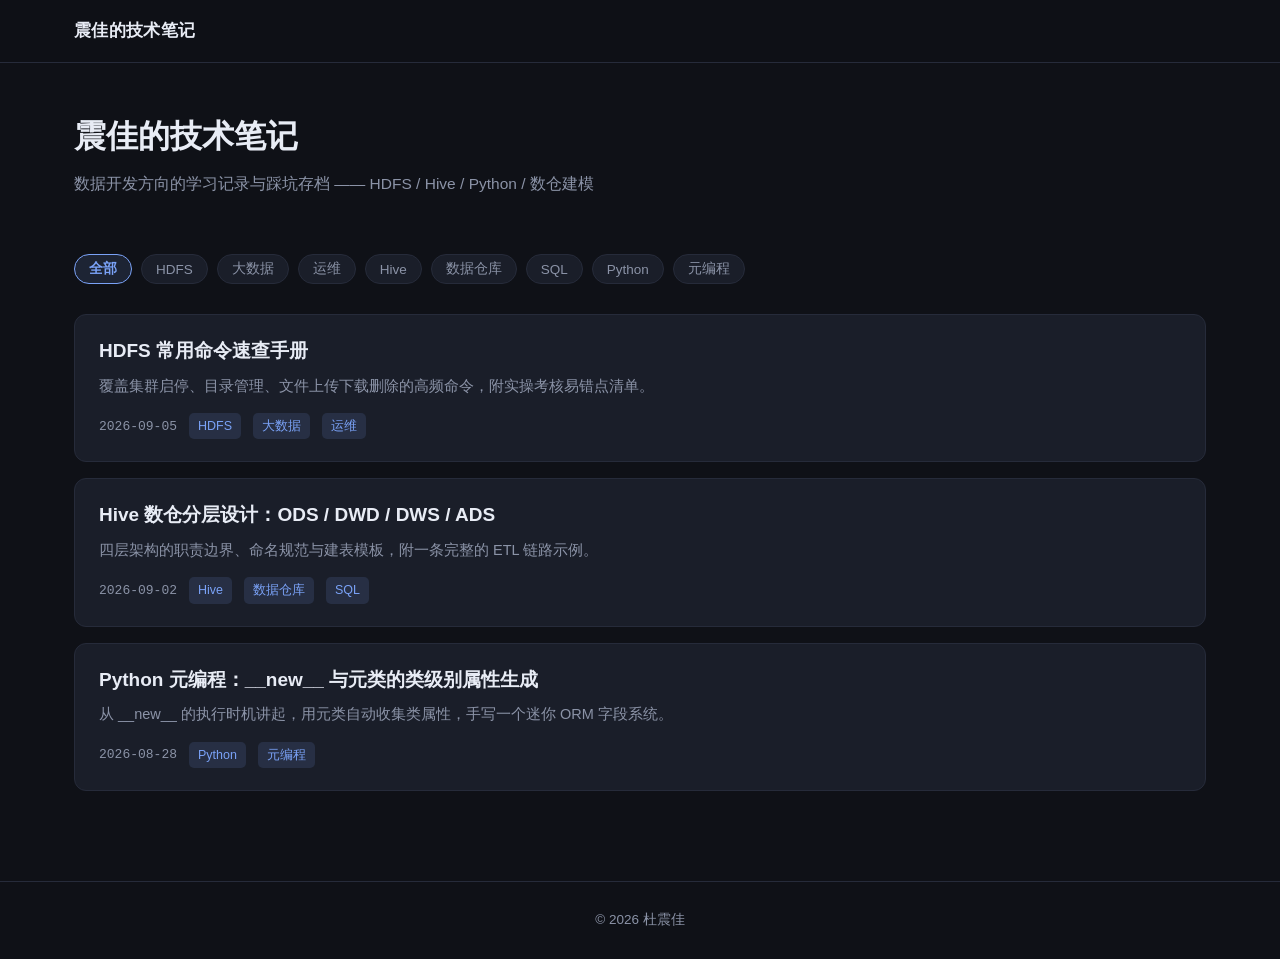
==== index.html @ 848d3f7c "初始化个人博客：纯静态 + Markdown" ====
<!DOCTYPE html>
<html lang="zh-CN">
<head>
  <meta charset="UTF-8">
  <meta name="viewport" content="width=device-width, initial-scale=1">
  <meta name="description" content="个人技术博客">
  <title>个人博客</title>
  <link rel="stylesheet" href="assets/style.css">
</head>
<body>

<header class="site-header">
  <div class="wrap">
    <a class="logo" id="site-logo" href="index.html">Blog<span class="dot">.</span></a>
    <nav class="nav" id="site-nav">
      <a href="index.html">首页</a>
    </nav>
  </div>
</header>

<main class="wrap">
  <section class="hero" id="hero">
    <h1>文章</h1>
    <p>正在加载…</p>
  </section>

  <div class="filters" id="filters"></div>

  <div class="post-list" id="post-list">
    <div class="loading">正在加载文章列表…</div>
  </div>
</main>

<footer class="site-footer">
  <div class="wrap" id="site-footer">© 2026</div>
</footer>

<script src="assets/highlight.js"></script>
<script src="assets/markdown.js"></script>
<script src="assets/app.js"></script>
<script>Blog.initHome();</script>
</body>
</html>
---- assets/style.css ----
/* ============ 变量 ============ */
:root {
  --bg: #0f1117;
  --bg-soft: #151823;
  --card: #1a1e29;
  --card-hover: #212634;
  --border: #262b3a;
  --text: #c8d0e0;
  --text-dim: #8b93a7;
  --text-strong: #e8ecf5;
  --accent: #7aa2f7;
  --accent-soft: rgba(122, 162, 247, .13);
  --green: #9ece6a;
  --radius: 12px;
  --mono: "JetBrains Mono", "Cascadia Code", Consolas, "Courier New", monospace;
  --sans: -apple-system, BlinkMacSystemFont, "Segoe UI", "PingFang SC",
          "Microsoft YaHei", "Hiragino Sans GB", sans-serif;

  --hl-com: #6b7280;
  --hl-str: #9ece6a;
  --hl-kw: #bb9af7;
  --hl-num: #ff9e64;
  --hl-func: #7aa2f7;
  --hl-var: #2ac3de;
  --hl-deco: #f7768e;
  --hl-tag: #f7768e;
  --hl-attr: #e0af68;
  --hl-key: #7aa2f7;
  --hl-punc: #89ddff;
  --hl-opt: #e0af68;
}

/* ============ 基础 ============ */
* { box-sizing: border-box; }

html { scroll-behavior: smooth; }

body {
  margin: 0;
  background: var(--bg);
  color: var(--text);
  font-family: var(--sans);
  font-size: 15.5px;
  line-height: 1.8;
  -webkit-font-smoothing: antialiased;
}

a { color: var(--accent); text-decoration: none; }
a:hover { text-decoration: underline; }

::selection { background: var(--accent-soft); color: var(--text-strong); }

::-webkit-scrollbar { width: 10px; height: 10px; }
::-webkit-scrollbar-track { background: var(--bg); }
::-webkit-scrollbar-thumb { background: #2c3243; border-radius: 5px; }
::-webkit-scrollbar-thumb:hover { background: #3b4256; }

/* ============ 布局 ============ */
.wrap { max-width: 1180px; margin: 0 auto; padding: 0 24px; }

.site-header {
  border-bottom: 1px solid var(--border);
  background: rgba(15, 17, 23, .85);
  backdrop-filter: blur(10px);
  position: sticky;
  top: 0;
  z-index: 50;
}

.site-header .wrap {
  display: flex;
  align-items: center;
  justify-content: space-between;
  height: 62px;
}

.logo {
  font-size: 17px;
  font-weight: 700;
  color: var(--text-strong);
  letter-spacing: .3px;
}
.logo:hover { text-decoration: none; color: var(--accent); }
.logo .dot { color: var(--green); }

.nav a {
  color: var(--text-dim);
  margin-left: 22px;
  font-size: 14.5px;
}
.nav a:hover { color: var(--accent); text-decoration: none; }

footer.site-footer {
  border-top: 1px solid var(--border);
  margin-top: 70px;
  padding: 26px 0;
  color: var(--text-dim);
  font-size: 13.5px;
  text-align: center;
}

/* ============ 首页 Hero ============ */
.hero { padding: 52px 0 30px; }

.hero h1 {
  margin: 0 0 12px;
  font-size: 32px;
  color: var(--text-strong);
  line-height: 1.35;
}

.hero p {
  margin: 0;
  color: var(--text-dim);
  font-size: 15.5px;
  max-width: 640px;
}

/* ============ 标签筛选 ============ */
.filters {
  display: flex;
  flex-wrap: wrap;
  gap: 9px;
  margin: 26px 0 30px;
}

.chip {
  border: 1px solid var(--border);
  background: var(--card);
  color: var(--text-dim);
  padding: 5px 14px;
  border-radius: 999px;
  font-size: 13.5px;
  cursor: pointer;
  font-family: inherit;
  transition: all .16s;
}
.chip:hover { border-color: var(--accent); color: var(--accent); }
.chip.active {
  background: var(--accent-soft);
  border-color: var(--accent);
  color: var(--accent);
  font-weight: 600;
}

/* ============ 文章列表 ============ */
.post-list { display: grid; gap: 16px; padding-bottom: 20px; }

.post-card {
  display: block;
  background: var(--card);
  border: 1px solid var(--border);
  border-radius: var(--radius);
  padding: 22px 24px;
  transition: transform .18s, border-color .18s, background .18s;
}
.post-card:hover {
  transform: translateY(-2px);
  border-color: #3a4260;
  background: var(--card-hover);
  text-decoration: none;
}

.post-card h2 {
  margin: 0 0 8px;
  font-size: 19px;
  color: var(--text-strong);
  line-height: 1.5;
}
.post-card:hover h2 { color: var(--accent); }

.post-card .summary {
  margin: 0 0 14px;
  color: var(--text-dim);
  font-size: 14.5px;
  line-height: 1.75;
}

.meta {
  display: flex;
  align-items: center;
  gap: 12px;
  flex-wrap: wrap;
  font-size: 13px;
  color: var(--text-dim);
}
.meta .date { font-family: var(--mono); }

.tag {
  background: var(--accent-soft);
  color: var(--accent);
  padding: 2px 9px;
  border-radius: 5px;
  font-size: 12.5px;
}

.empty {
  text-align: center;
  color: var(--text-dim);
  padding: 60px 0;
  font-size: 15px;
}

/* ============ 文章详情 ============ */
.post-layout {
  display: grid;
  grid-template-columns: minmax(0, 1fr) 230px;
  gap: 40px;
  align-items: start;
  padding: 40px 0 20px;
}

.article-body { min-width: 0; }

.post-title {
  margin: 0 0 14px;
  font-size: 30px;
  line-height: 1.4;
  color: var(--text-strong);
}

.post-sub {
  display: flex;
  gap: 12px;
  flex-wrap: wrap;
  align-items: center;
  padding-bottom: 22px;
  margin-bottom: 30px;
  border-bottom: 1px solid var(--border);
  color: var(--text-dim);
  font-size: 13.5px;
}

.back-link {
  display: inline-block;
  margin-bottom: 18px;
  font-size: 14px;
  color: var(--text-dim);
}
.back-link:hover { color: var(--accent); }

/* ---- 正文排版 ---- */
.article-body h1, .article-body h2, .article-body h3,
.article-body h4, .article-body h5, .article-body h6 {
  color: var(--text-strong);
  line-height: 1.45;
  margin: 1.8em 0 .7em;
  scroll-margin-top: 80px;
}
.article-body h1 { font-size: 26px; }
.article-body h2 {
  font-size: 22px;
  padding-bottom: .35em;
  border-bottom: 1px solid var(--border);
}
.article-body h3 { font-size: 18.5px; }
.article-body h4 { font-size: 16.5px; }

.article-body p { margin: 0 0 1.1em; }

.article-body ul, .article-body ol { padding-left: 1.5em; margin: 0 0 1.1em; }
.article-body li { margin: .35em 0; }
.article-body li > ul, .article-body li > ol { margin: .35em 0; }

.article-body blockquote {
  margin: 0 0 1.2em;
  padding: 12px 18px;
  border-left: 3px solid var(--accent);
  background: var(--bg-soft);
  border-radius: 0 8px 8px 0;
  color: var(--text-dim);
}
.article-body blockquote p:last-child { margin: 0; }

.article-body hr {
  border: none;
  border-top: 1px solid var(--border);
  margin: 2em 0;
}

.article-body img {
  max-width: 100%;
  border-radius: 8px;
  margin: .5em 0;
}

.article-body .md-inline {
  background: var(--bg-soft);
  border: 1px solid var(--border);
  color: #e0af68;
  padding: 1.5px 6px;
  border-radius: 5px;
  font-family: var(--mono);
  font-size: .88em;
}

.task {
  display: inline-block;
  width: 16px;
  height: 16px;
  line-height: 15px;
  text-align: center;
  border: 1px solid var(--border);
  border-radius: 4px;
  margin-right: 6px;
  vertical-align: -2px;
  font-size: 12px;
  color: var(--green);
}
.task.done { border-color: var(--green); background: rgba(158, 206, 106, .12); }
.article-body li { list-style: inherit; }
li:has(> .task) { list-style: none; margin-left: -1.35em; }

/* ---- 表格 ---- */
.table-wrap { overflow-x: auto; margin: 0 0 1.3em; }
.article-body table {
  width: 100%;
  border-collapse: collapse;
  font-size: 14.5px;
}
.article-body th, .article-body td {
  border: 1px solid var(--border);
  padding: 9px 13px;
}
.article-body th { background: var(--bg-soft); color: var(--text-strong); font-weight: 600; }
.article-body tbody tr:hover { background: var(--bg-soft); }

/* ---- 代码块 ---- */
.code-block {
  margin: 0 0 1.4em;
  border: 1px solid var(--border);
  border-radius: 10px;
  overflow: hidden;
  background: #13151d;
}

.code-head {
  display: flex;
  align-items: center;
  justify-content: space-between;
  padding: 7px 12px;
  background: #191c26;
  border-bottom: 1px solid var(--border);
}

.code-lang {
  font-family: var(--mono);
  font-size: 12px;
  color: var(--text-dim);
  text-transform: uppercase;
  letter-spacing: .6px;
}

.code-copy {
  background: transparent;
  border: 1px solid var(--border);
  color: var(--text-dim);
  font-size: 12px;
  font-family: inherit;
  padding: 3px 11px;
  border-radius: 6px;
  cursor: pointer;
  transition: all .16s;
}
.code-copy:hover { color: var(--accent); border-color: var(--accent); }
.code-copy.ok { color: var(--green); border-color: var(--green); }

.code-block pre {
  margin: 0;
  padding: 16px 18px;
  overflow-x: auto;
  line-height: 1.7;
}
.code-block code {
  font-family: var(--mono);
  font-size: 13.6px;
  white-space: pre;
  color: var(--text);
}

/* ---- 高亮配色 ---- */
.hl-com  { color: var(--hl-com); font-style: italic; }
.hl-str  { color: var(--hl-str); }
.hl-kw   { color: var(--hl-kw); }
.hl-num  { color: var(--hl-num); }
.hl-func { color: var(--hl-func); }
.hl-var  { color: var(--hl-var); }
.hl-deco { color: var(--hl-deco); }
.hl-tag  { color: var(--hl-tag); }
.hl-attr { color: var(--hl-attr); }
.hl-key  { color: var(--hl-key); }
.hl-punc { color: var(--hl-punc); }
.hl-opt  { color: var(--hl-opt); }

/* ============ 目录 TOC ============ */
.toc {
  position: sticky;
  top: 88px;
  max-height: calc(100vh - 120px);
  overflow-y: auto;
  border-left: 1px solid var(--border);
  padding-left: 16px;
  font-size: 13.5px;
}

.toc-title {
  color: var(--text-dim);
  font-size: 12px;
  text-transform: uppercase;
  letter-spacing: 1px;
  margin-bottom: 10px;
  font-weight: 600;
}

.toc a {
  display: block;
  color: var(--text-dim);
  padding: 4px 0;
  line-height: 1.55;
  border-left: 2px solid transparent;
  padding-left: 10px;
  margin-left: -17px;
  transition: all .15s;
}
.toc a:hover { color: var(--text); text-decoration: none; }
.toc a.lv3 { padding-left: 22px; font-size: 13px; }
.toc a.lv4 { padding-left: 32px; font-size: 12.5px; }
.toc a.active {
  color: var(--accent);
  border-left-color: var(--accent);
  font-weight: 600;
}

/* ============ 状态提示 ============ */
.notice {
  background: var(--card);
  border: 1px solid var(--border);
  border-left: 3px solid #e0af68;
  border-radius: 8px;
  padding: 18px 22px;
  margin: 40px auto;
  max-width: 720px;
  font-size: 14.5px;
}
.notice h3 { margin: 0 0 10px; color: #e0af68; font-size: 16px; }
.notice code {
  background: var(--bg);
  padding: 2px 7px;
  border-radius: 4px;
  font-family: var(--mono);
  font-size: 13px;
  color: var(--green);
}
.notice ol { margin: 8px 0 0; padding-left: 1.4em; }
.notice li { margin: 5px 0; }

.loading, .error {
  text-align: center;
  padding: 80px 20px;
  color: var(--text-dim);
}
.error { color: #f7768e; }

/* ============ 响应式 ============ */
@media (max-width: 980px) {
  .post-layout { grid-template-columns: 1fr; gap: 0; }
  .toc {
    display: none;
  }
  .hero h1 { font-size: 26px; }
  .post-title { font-size: 24px; }
}

@media (max-width: 620px) {
  .wrap { padding: 0 16px; }
  .hero { padding: 34px 0 20px; }
  .post-card { padding: 18px; }
  .post-card h2 { font-size: 17px; }
  .code-block pre { padding: 13px; }
  .code-block code { font-size: 12.6px; }
}
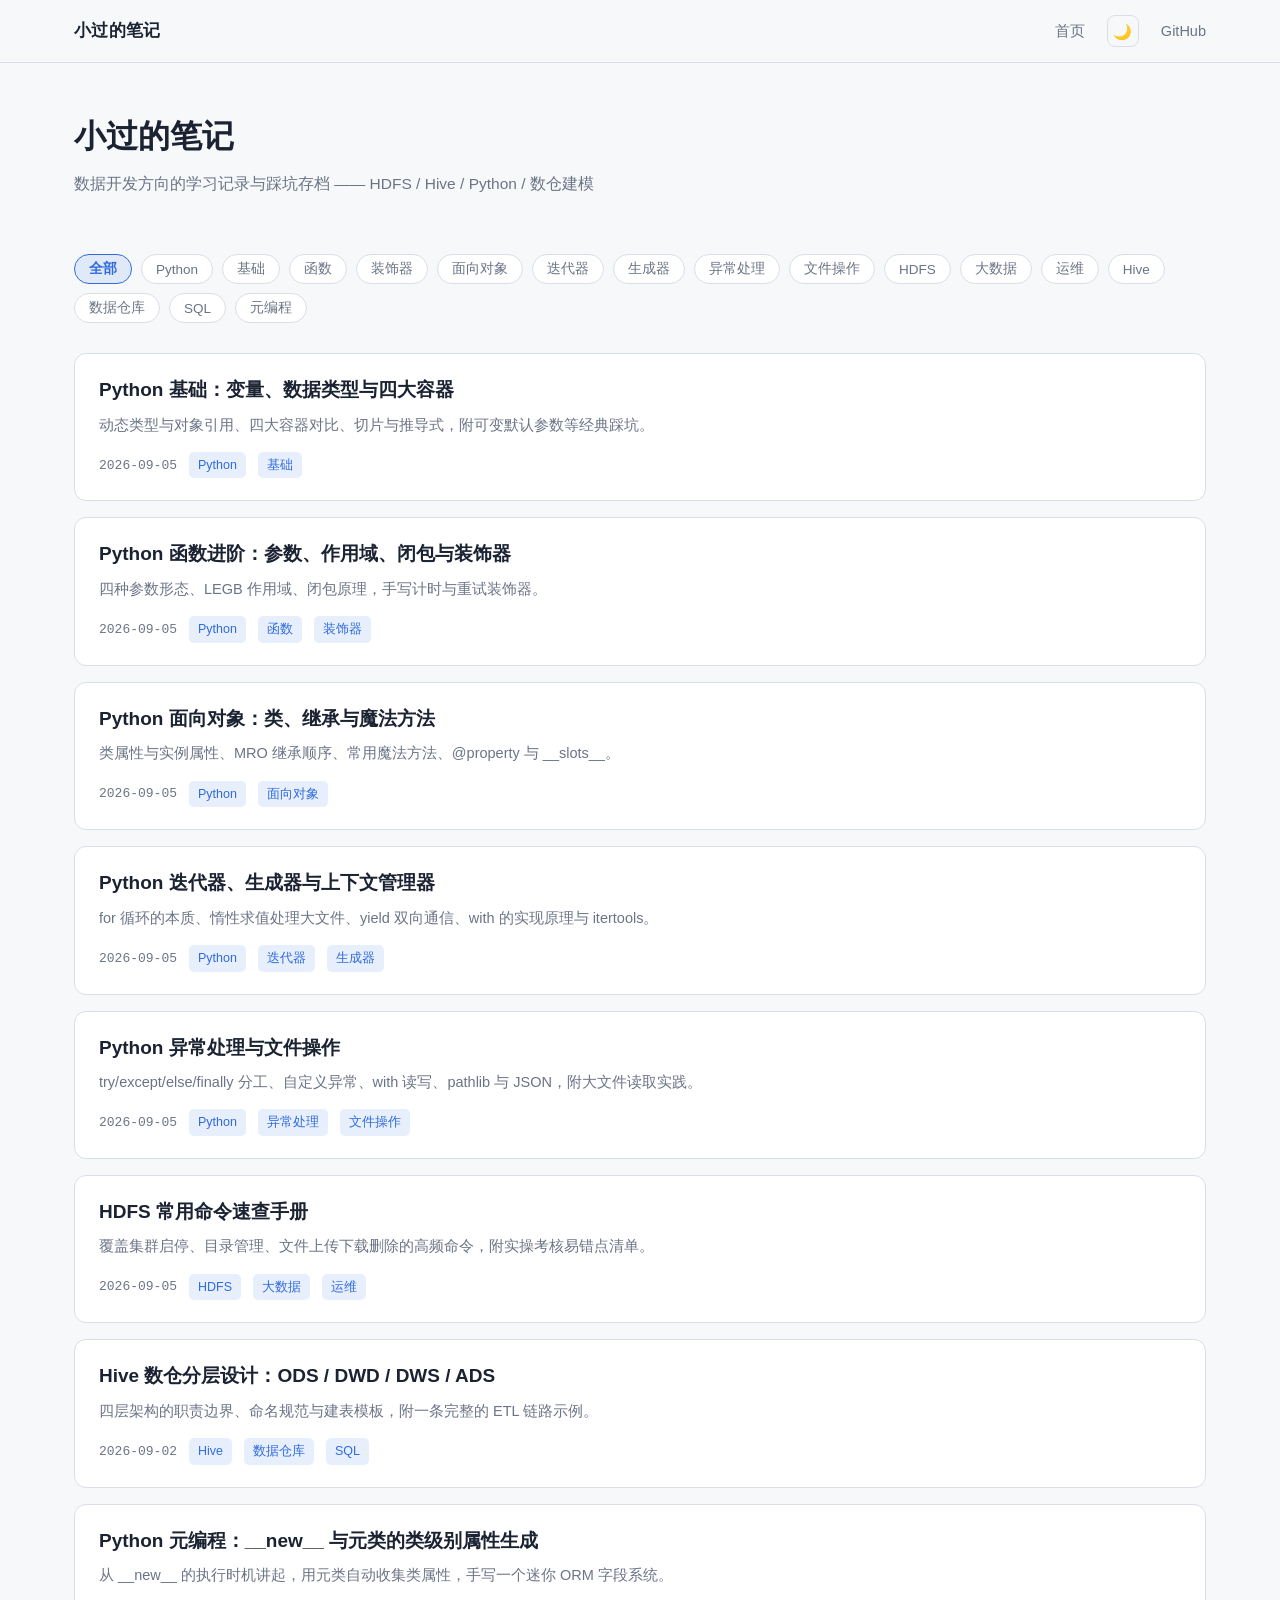
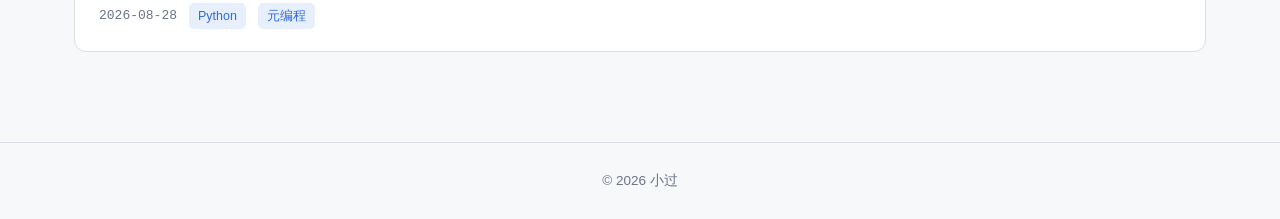
==== commit df7262fa: "新增夜间/白天主题切换：CSS变量重构+浅色配色+切换按钮+偏好记忆+防闪烁" ====
--- a/index.html
+++ b/index.html
@@ -5,6 +5,7 @@
   <meta name="viewport" content="width=device-width, initial-scale=1">
   <meta name="description" content="个人技术博客">
   <title>个人博客</title>
+  <script>(function(){try{var t=localStorage.getItem('blog-theme');if(t!=='dark'&&t!=='light')t=matchMedia('(prefers-color-scheme: light)').matches?'light':'dark';document.documentElement.setAttribute('data-theme',t);}catch(e){}})();</script>
   <link rel="stylesheet" href="assets/style.css">
 </head>
 <body>
@@ -14,6 +15,7 @@
     <a class="logo" id="site-logo" href="index.html">Blog<span class="dot">.</span></a>
     <nav class="nav" id="site-nav">
       <a href="index.html">首页</a>
+      <button type="button" id="theme-toggle" class="theme-toggle" aria-label="切换主题">☀️</button>
     </nav>
   </div>
 </header>
--- a/assets/style.css
+++ b/assets/style.css
@@ -4,7 +4,9 @@
   --bg-soft: #151823;
   --card: #1a1e29;
   --card-hover: #212634;
+  --card-border-hover: #3a4260;
   --border: #262b3a;
+  --header-bg: rgba(15, 17, 23, .85);
   --text: #c8d0e0;
   --text-dim: #8b93a7;
   --text-strong: #e8ecf5;
@@ -15,6 +17,14 @@
   --mono: "JetBrains Mono", "Cascadia Code", Consolas, "Courier New", monospace;
   --sans: -apple-system, BlinkMacSystemFont, "Segoe UI", "PingFang SC",
           "Microsoft YaHei", "Hiragino Sans GB", sans-serif;
+
+  --scroll-thumb: #2c3243;
+  --scroll-thumb-hover: #3b4256;
+  --code-bg: #13151d;
+  --code-head-bg: #191c26;
+  --inline-color: #e0af68;
+  --notice-color: #e0af68;
+  --error-color: #f7768e;
 
   --hl-com: #6b7280;
   --hl-str: #9ece6a;
@@ -28,6 +38,48 @@
   --hl-key: #7aa2f7;
   --hl-punc: #89ddff;
   --hl-opt: #e0af68;
+
+  color-scheme: dark;
+}
+
+/* ---- 白天模式 ---- */
+html[data-theme="light"] {
+  --bg: #f6f8fa;
+  --bg-soft: #eceff4;
+  --card: #ffffff;
+  --card-hover: #f0f3f8;
+  --card-border-hover: #a8c0ec;
+  --border: #d9dee7;
+  --header-bg: rgba(246, 248, 250, .85);
+  --text: #384052;
+  --text-dim: #6b7486;
+  --text-strong: #1b2333;
+  --accent: #2f6bdf;
+  --accent-soft: rgba(47, 107, 223, .11);
+  --green: #1a7f37;
+
+  --scroll-thumb: #c6cedb;
+  --scroll-thumb-hover: #aab4c4;
+  --code-bg: #f6f8fa;
+  --code-head-bg: #e9edf3;
+  --inline-color: #953800;
+  --notice-color: #9a6700;
+  --error-color: #cf222e;
+
+  --hl-com: #8a94a3;
+  --hl-str: #0a7d32;
+  --hl-kw: #8250df;
+  --hl-num: #b3541e;
+  --hl-func: #0969da;
+  --hl-var: #0550ae;
+  --hl-deco: #cf222e;
+  --hl-tag: #cf222e;
+  --hl-attr: #953800;
+  --hl-key: #0969da;
+  --hl-punc: #57606a;
+  --hl-opt: #953800;
+
+  color-scheme: light;
 }
 
 /* ============ 基础 ============ */
@@ -52,15 +104,15 @@
 
 ::-webkit-scrollbar { width: 10px; height: 10px; }
 ::-webkit-scrollbar-track { background: var(--bg); }
-::-webkit-scrollbar-thumb { background: #2c3243; border-radius: 5px; }
-::-webkit-scrollbar-thumb:hover { background: #3b4256; }
+::-webkit-scrollbar-thumb { background: var(--scroll-thumb); border-radius: 5px; }
+::-webkit-scrollbar-thumb:hover { background: var(--scroll-thumb-hover); }
 
 /* ============ 布局 ============ */
 .wrap { max-width: 1180px; margin: 0 auto; padding: 0 24px; }
 
 .site-header {
   border-bottom: 1px solid var(--border);
-  background: rgba(15, 17, 23, .85);
+  background: var(--header-bg);
   backdrop-filter: blur(10px);
   position: sticky;
   top: 0;
@@ -83,12 +135,31 @@
 .logo:hover { text-decoration: none; color: var(--accent); }
 .logo .dot { color: var(--green); }
 
+.nav { display: flex; align-items: center; }
+
 .nav a {
   color: var(--text-dim);
   margin-left: 22px;
   font-size: 14.5px;
 }
 .nav a:hover { color: var(--accent); text-decoration: none; }
+
+.theme-toggle {
+  flex: none;
+  width: 32px;
+  height: 32px;
+  margin-left: 22px;
+  padding: 0;
+  background: transparent;
+  border: 1px solid var(--border);
+  border-radius: 8px;
+  color: var(--text-dim);
+  font-size: 15px;
+  line-height: 1;
+  cursor: pointer;
+  transition: color .16s, border-color .16s, transform .16s;
+}
+.theme-toggle:hover { color: var(--accent); border-color: var(--accent); transform: rotate(12deg); }
 
 footer.site-footer {
   border-top: 1px solid var(--border);
@@ -156,7 +227,7 @@
 }
 .post-card:hover {
   transform: translateY(-2px);
-  border-color: #3a4260;
+  border-color: var(--card-border-hover);
   background: var(--card-hover);
   text-decoration: none;
 }
@@ -287,7 +358,7 @@
 .article-body .md-inline {
   background: var(--bg-soft);
   border: 1px solid var(--border);
-  color: #e0af68;
+  color: var(--inline-color);
   padding: 1.5px 6px;
   border-radius: 5px;
   font-family: var(--mono);
@@ -331,7 +402,7 @@
   border: 1px solid var(--border);
   border-radius: 10px;
   overflow: hidden;
-  background: #13151d;
+  background: var(--code-bg);
 }
 
 .code-head {
@@ -339,7 +410,7 @@
   align-items: center;
   justify-content: space-between;
   padding: 7px 12px;
-  background: #191c26;
+  background: var(--code-head-bg);
   border-bottom: 1px solid var(--border);
 }
 
@@ -435,14 +506,14 @@
 .notice {
   background: var(--card);
   border: 1px solid var(--border);
-  border-left: 3px solid #e0af68;
+  border-left: 3px solid var(--notice-color);
   border-radius: 8px;
   padding: 18px 22px;
   margin: 40px auto;
   max-width: 720px;
   font-size: 14.5px;
 }
-.notice h3 { margin: 0 0 10px; color: #e0af68; font-size: 16px; }
+.notice h3 { margin: 0 0 10px; color: var(--notice-color); font-size: 16px; }
 .notice code {
   background: var(--bg);
   padding: 2px 7px;
@@ -459,7 +530,7 @@
   padding: 80px 20px;
   color: var(--text-dim);
 }
-.error { color: #f7768e; }
+.error { color: var(--error-color); }
 
 /* ============ 响应式 ============ */
 @media (max-width: 980px) {
